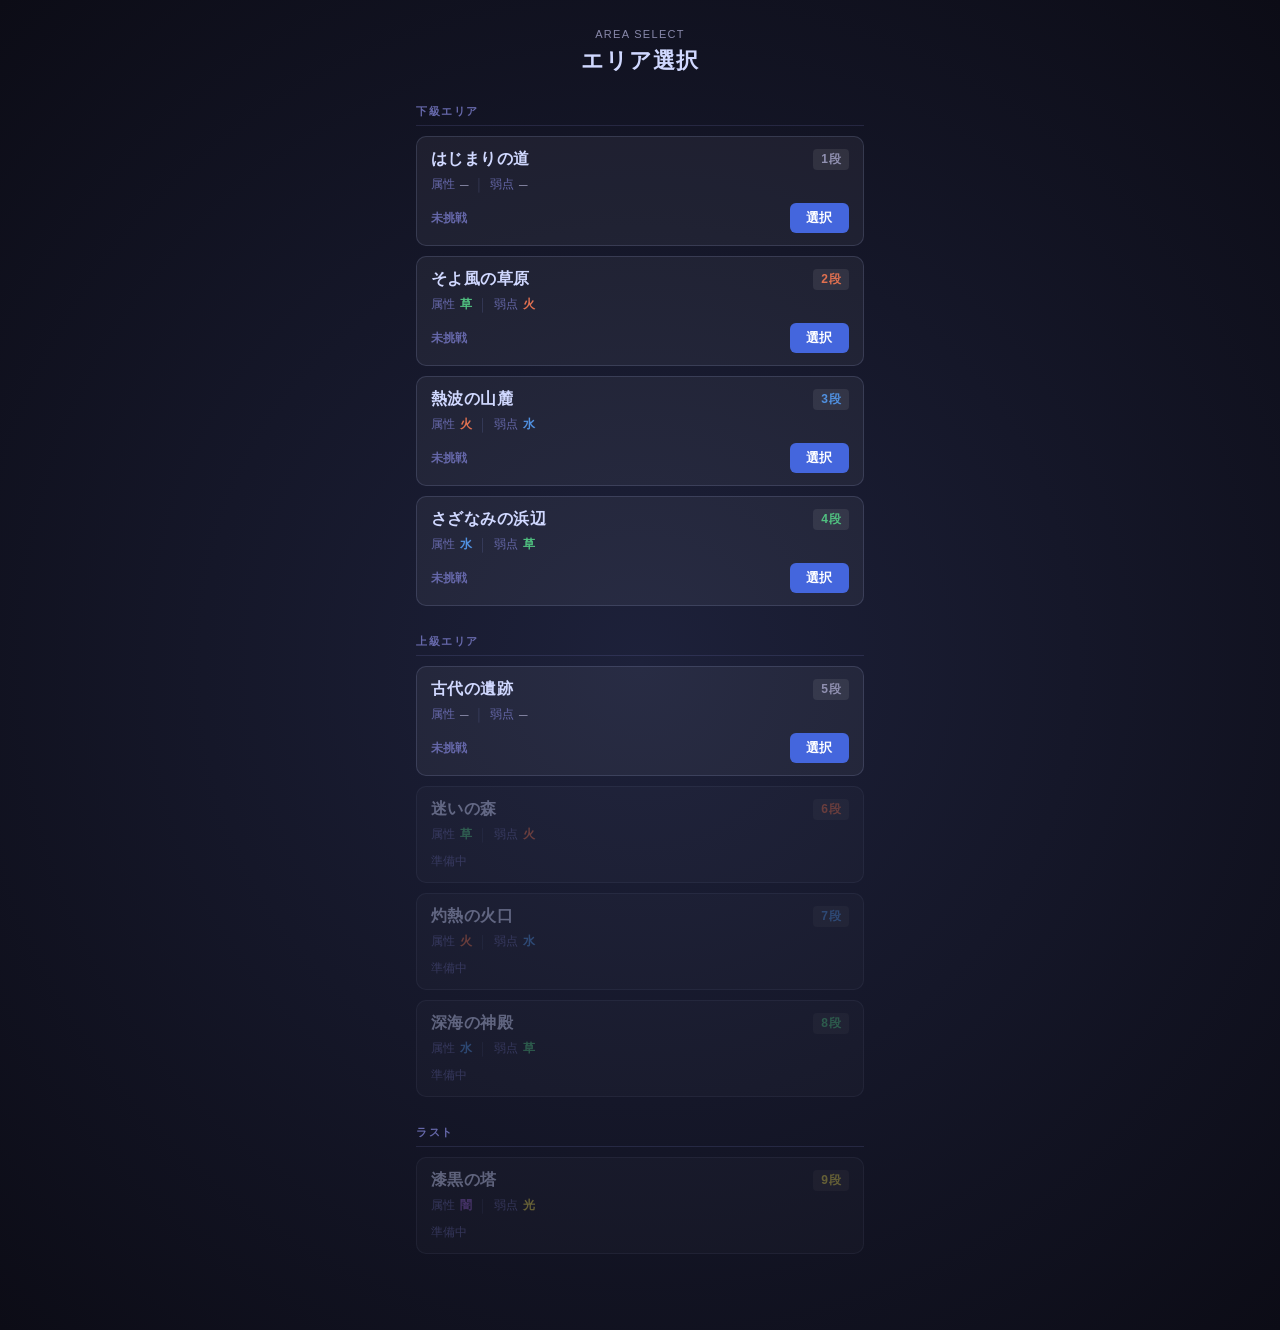
==== area.html @ 05d9cdee "Fix Kodai ruins asset loading Co-Authored-By: Claude Sonnet 4.6 <noreply@anthropic.com>" ====
<!DOCTYPE html>
<html lang="ja">
<head>
  <meta charset="UTF-8">
  <meta name="viewport" content="width=device-width, initial-scale=1.0">
  <title>エリア選択 - 九九カードバトル</title>
  <link rel="stylesheet" href="src/css/area.css?v=20260628-lowerareas1">
</head>
<body>
<div id="area-screen">

  <div id="area-header">
    <div id="area-subtitle">AREA SELECT</div>
    <div id="area-title">エリア選択</div>
  </div>

  <div id="area-content"></div>

</div>

<script src="src/js/common/storage.js?v=20260628-lowerareas1"></script>
<script src="src/js/common/data/areas.js?v=20260703-kodai2"></script>
<script src="src/js/common/gameState.js?v=20260628-lowerareas1"></script>
<script src="src/js/area/areaUI.js?v=20260630-menu2"></script>
</body>
</html>
---- src/css/area.css ----
*, *::before, *::after { box-sizing: border-box; margin: 0; padding: 0; }

html, body {
  min-height: 100%;
  background: radial-gradient(circle at center, rgba(30,34,60,0.95) 0%, rgba(12,12,22,1) 100%);
  background-color: #0c0c16;
  color: #e8e8f0;
  font-family: "Hiragino Kaku Gothic ProN", "Hiragino Sans", "Noto Sans JP", sans-serif;
  font-size: 15px;
  -webkit-font-smoothing: antialiased;
}

#area-screen {
  max-width: 480px;
  margin: 0 auto;
  padding: 28px 16px 48px;
  min-height: 100vh;
}

/* ヘッダー */
#area-header {
  text-align: center;
  margin-bottom: 28px;
}

#area-subtitle {
  font-size: 11px;
  letter-spacing: 0.12em;
  color: #8888aa;
  text-transform: uppercase;
  margin-bottom: 6px;
}

#area-title {
  font-size: 22px;
  font-weight: 700;
  color: #d0d8ff;
  letter-spacing: 0.04em;
}

/* セクション */
.area-section {
  margin-bottom: 28px;
}

.area-section-heading {
  font-size: 11px;
  font-weight: 700;
  letter-spacing: 0.14em;
  color: #6668aa;
  text-transform: uppercase;
  border-bottom: 1px solid rgba(120,130,200,0.18);
  padding-bottom: 6px;
  margin-bottom: 10px;
}

/* グリッド */
.area-grid {
  display: flex;
  flex-direction: column;
  gap: 10px;
}

/* エリアカード共通 */
.area-card {
  border-radius: 10px;
  padding: 12px 14px;
  border: 1px solid rgba(160,170,220,0.18);
  background: rgba(255,255,255,0.05);
  transition: background 0.15s, border-color 0.15s;
}

.area-available:hover {
  background: rgba(255,255,255,0.08);
  border-color: rgba(160,170,220,0.30);
}

.area-locked {
  opacity: 0.40;
  pointer-events: none;
}

/* カード上段：名前 + 段バッジ */
.area-card-header {
  display: flex;
  align-items: center;
  justify-content: space-between;
  margin-bottom: 6px;
}

.area-card-name {
  font-size: 16px;
  font-weight: 700;
  color: #d0d8ff;
  letter-spacing: 0.03em;
}

.area-card-dan {
  font-size: 12px;
  font-weight: 700;
  padding: 2px 8px;
  border-radius: 4px;
  background: rgba(255,255,255,0.08);
  letter-spacing: 0.04em;
}

/* カード中段：属性・弱点 */
.area-card-meta {
  font-size: 12px;
  color: #9090b0;
  margin-bottom: 10px;
  display: flex;
  align-items: center;
  gap: 5px;
}

.meta-label {
  color: #6668aa;
}

.meta-sep {
  color: rgba(120,130,200,0.25);
  margin: 0 2px;
}

.meta-value {
  font-weight: 600;
}

/* カード下段：進行状態 + ボタン */
.area-card-foot {
  display: flex;
  align-items: center;
  justify-content: space-between;
}

/* 進行状態 */
.area-prog { font-size: 12px; font-weight: 600; }
.prog-none         { color: #6668aa; }
.prog-in-progress  { color: #aac4ff; }
.prog-boss-reached { color: #e0c860; }
.prog-boss-cleared { color: #66cc88; }
.prog-locked       { font-size: 12px; color: #6668aa; }

/* 選択ボタン */
.area-card-btn {
  border: none;
  border-radius: 6px;
  padding: 6px 16px;
  font-size: 13px;
  font-weight: 700;
  cursor: pointer;
  background: #4466dd;
  color: #fff;
  letter-spacing: 0.04em;
  transition: opacity 0.15s, transform 0.1s;
}

.area-card-btn:hover  { background: #5577ee; }
.area-card-btn:active { opacity: 0.75; transform: scale(0.97); }

/* 属性カラー */
.elem-none  { color: #9090b0; }
.elem-fire  { color: #e07050; }
.elem-water { color: #5090e0; }
.elem-grass { color: #50c080; }
.elem-light { color: #e0d050; }
.elem-dark  { color: #9060cc; }
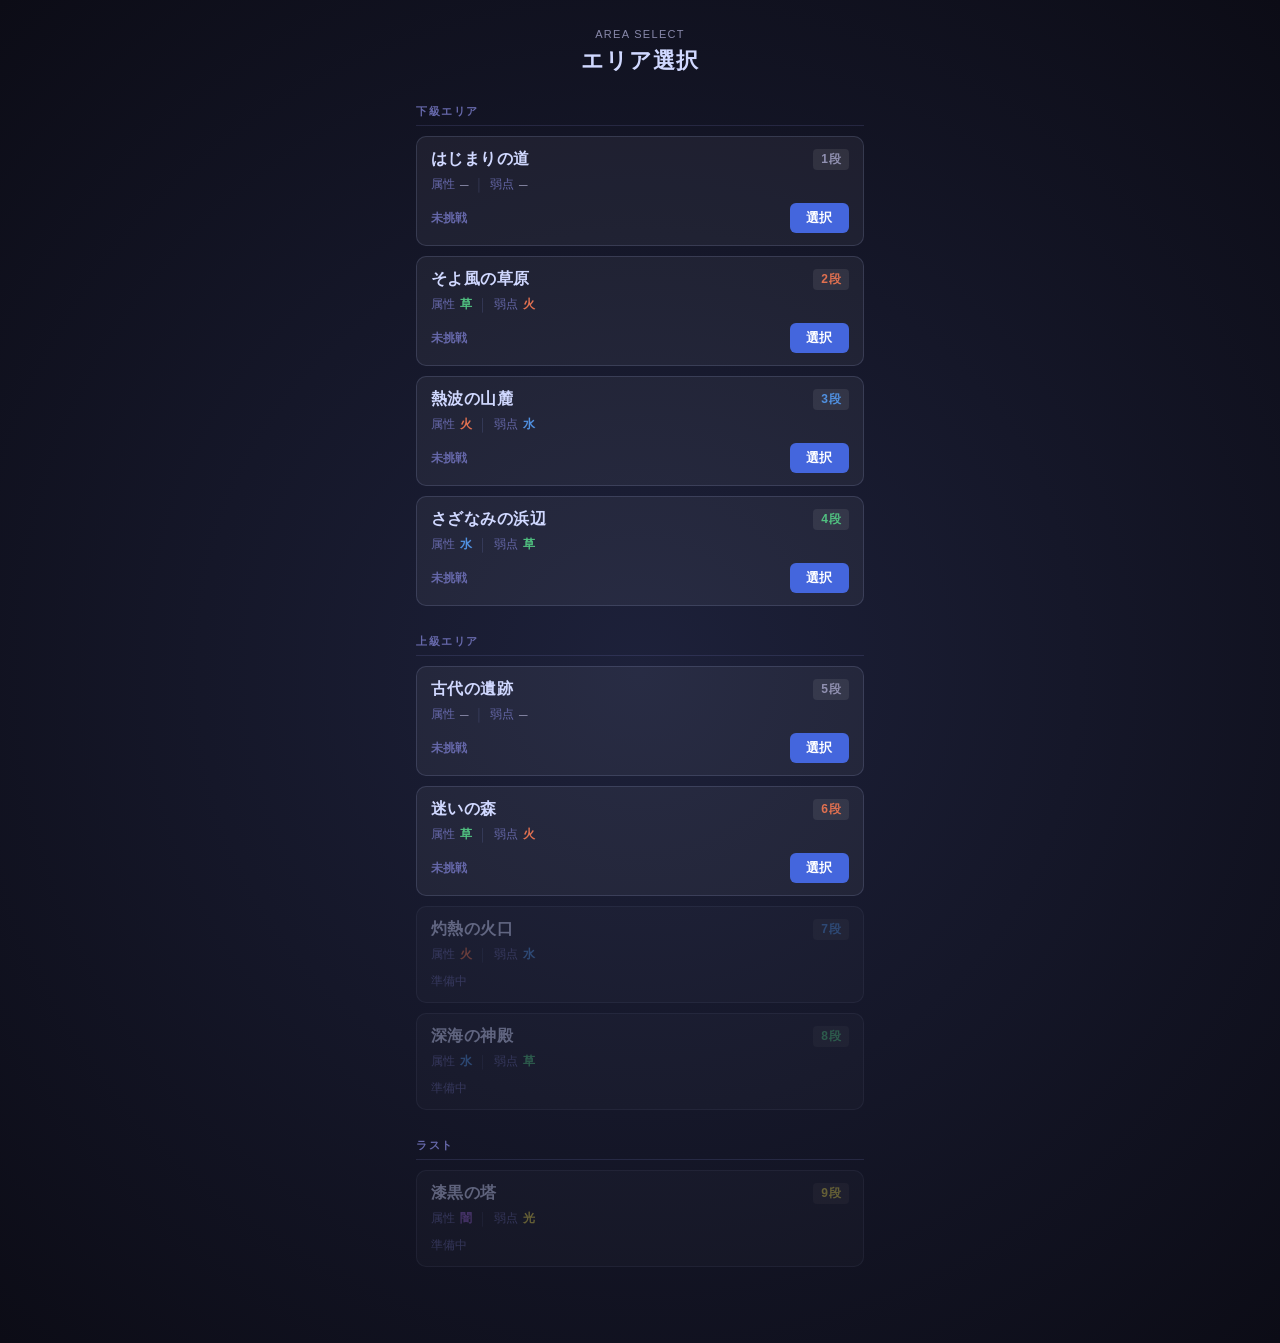
==== commit 5ac6bf80: "Add Mayoi Forest area" ====
--- a/area.html
+++ b/area.html
@@ -19,8 +19,8 @@
 </div>
 
 <script src="src/js/common/storage.js?v=20260628-lowerareas1"></script>
-<script src="src/js/common/data/areas.js?v=20260703-kodai2"></script>
+<script src="src/js/common/data/areas.js?v=20260705-mayoi1"></script>
 <script src="src/js/common/gameState.js?v=20260628-lowerareas1"></script>
-<script src="src/js/area/areaUI.js?v=20260630-menu2"></script>
+<script src="src/js/area/areaUI.js?v=20260703-kodai-balance1"></script>
 </body>
 </html>
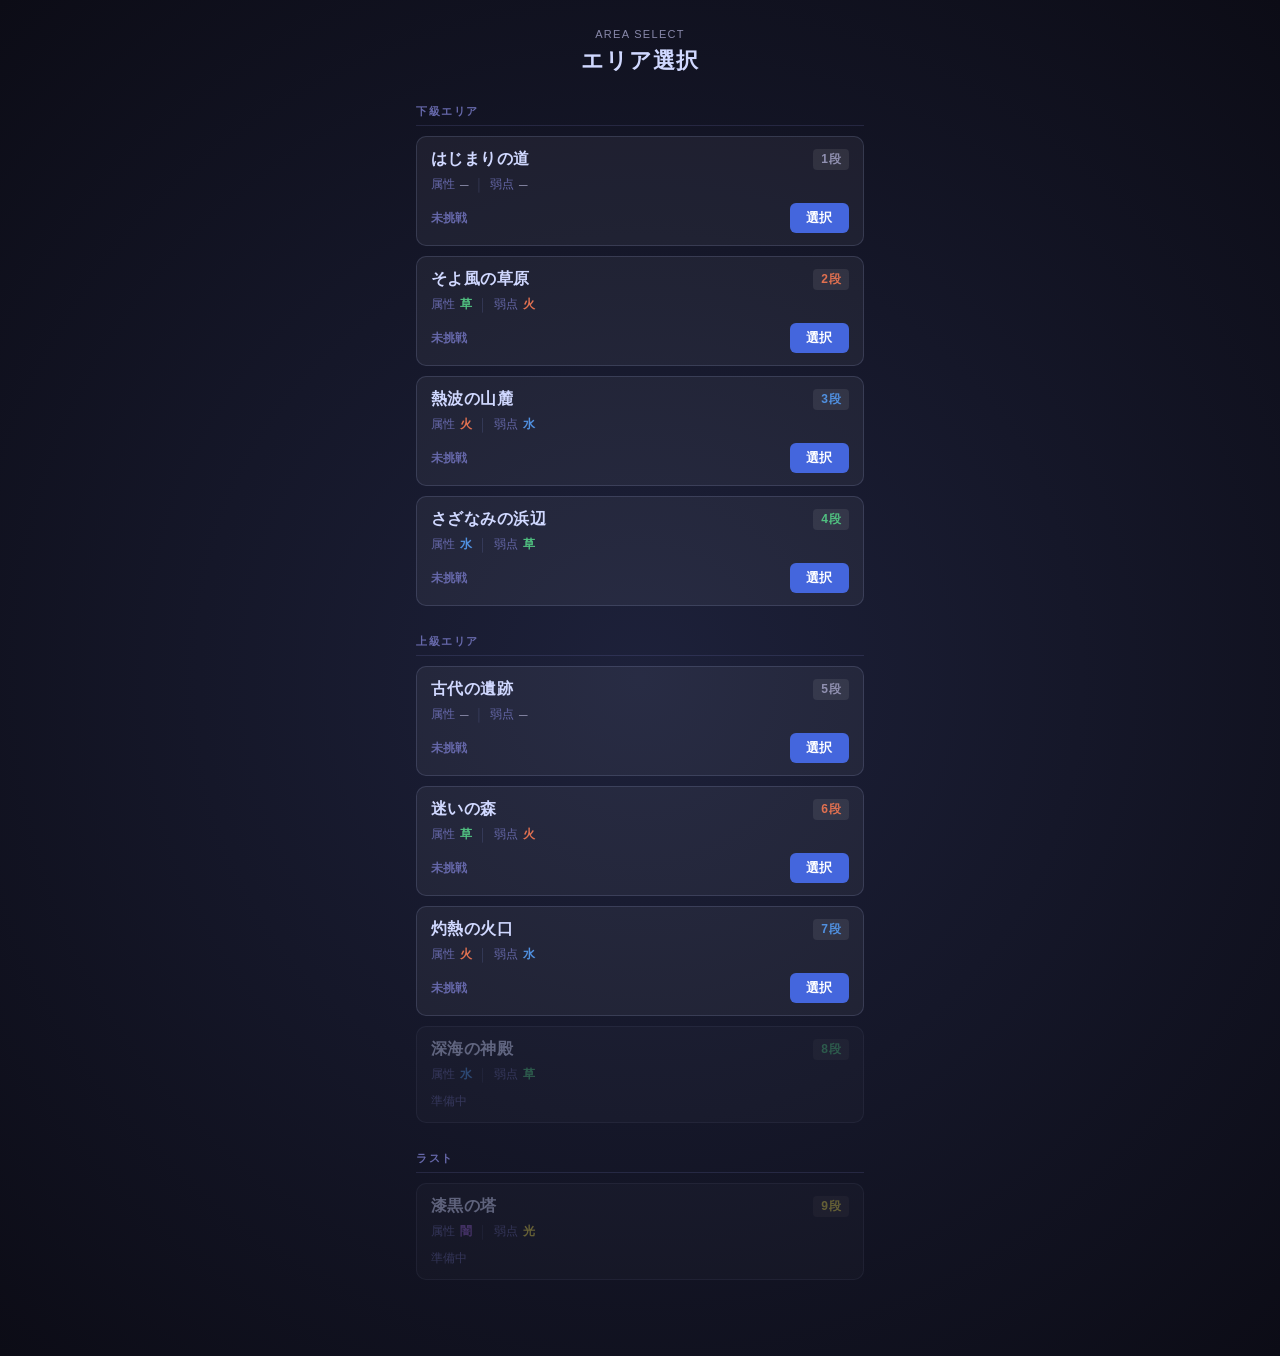
==== commit 38647727: "Add Shakunetsu Crater area" ====
--- a/area.html
+++ b/area.html
@@ -19,7 +19,7 @@
 </div>
 
 <script src="src/js/common/storage.js?v=20260628-lowerareas1"></script>
-<script src="src/js/common/data/areas.js?v=20260705-mayoi1"></script>
+<script src="src/js/common/data/areas.js?v=20260706-shakunetsu1"></script>
 <script src="src/js/common/gameState.js?v=20260628-lowerareas1"></script>
 <script src="src/js/area/areaUI.js?v=20260703-kodai-balance1"></script>
 </body>
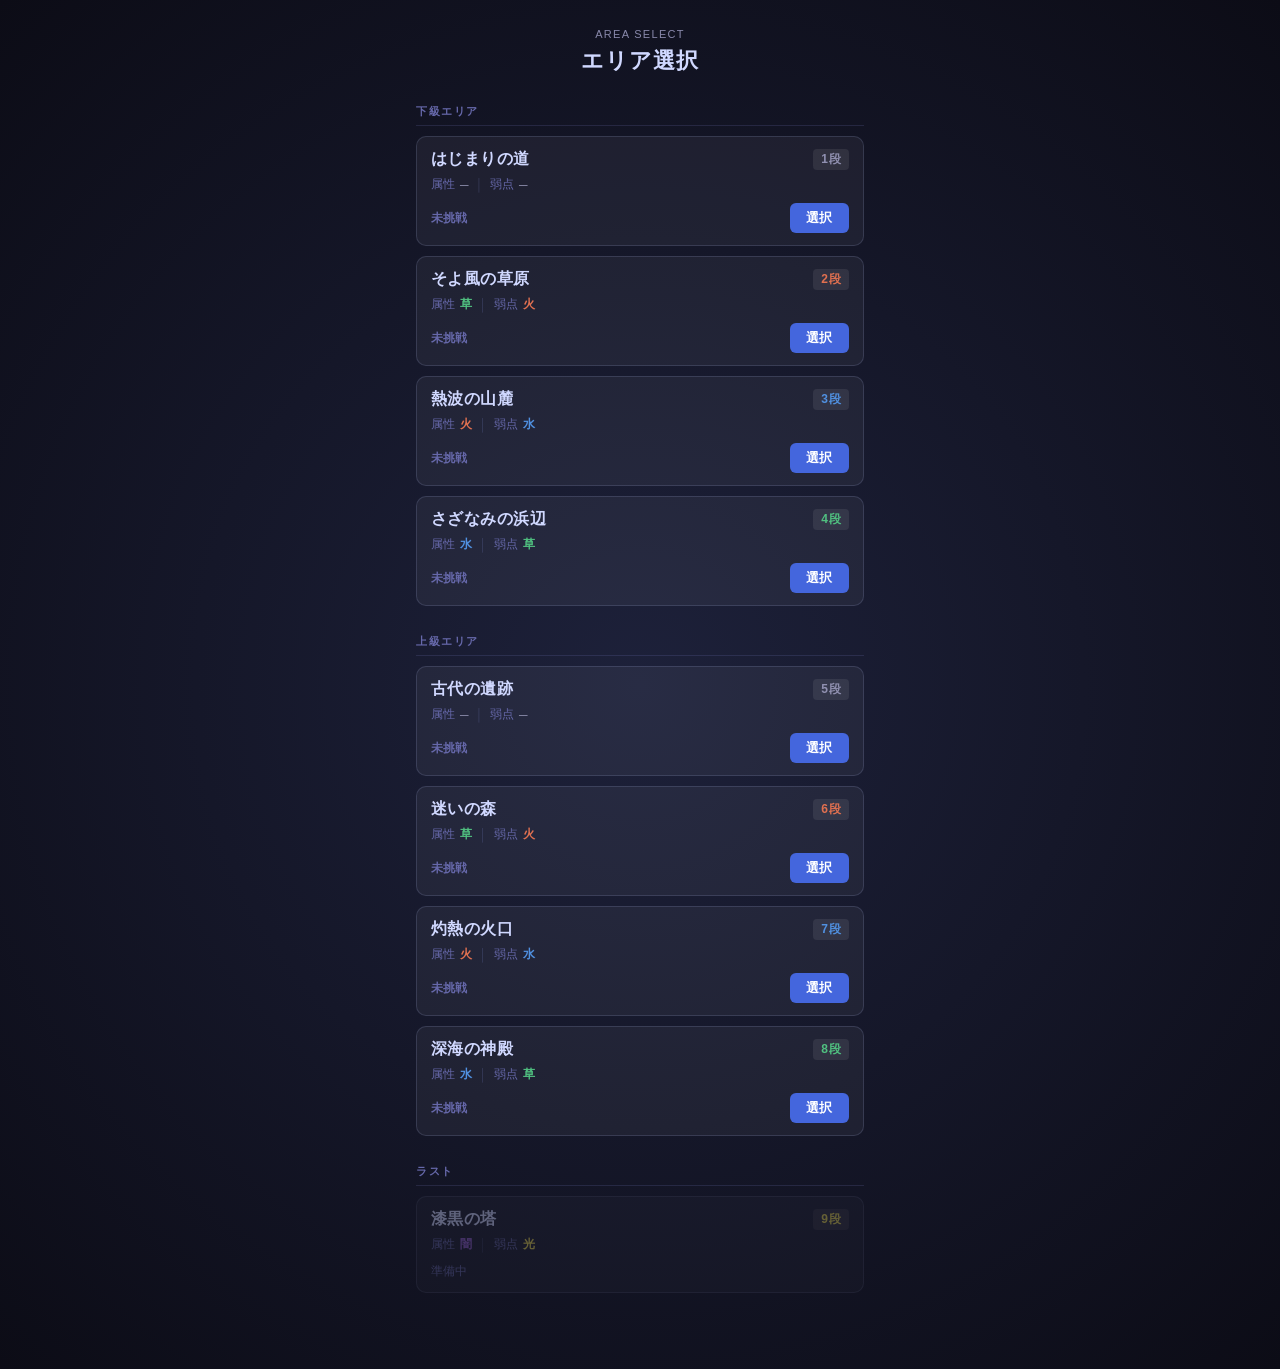
==== commit b4bc040b: "Add Shinkai Temple area Co-Authored-By: Claude Sonnet 5 <noreply@anthropic.com>" ====
--- a/area.html
+++ b/area.html
@@ -19,7 +19,7 @@
 </div>
 
 <script src="src/js/common/storage.js?v=20260628-lowerareas1"></script>
-<script src="src/js/common/data/areas.js?v=20260706-shakunetsu1"></script>
+<script src="src/js/common/data/areas.js?v=20260706-shinkai1"></script>
 <script src="src/js/common/gameState.js?v=20260628-lowerareas1"></script>
 <script src="src/js/area/areaUI.js?v=20260703-kodai-balance1"></script>
 </body>
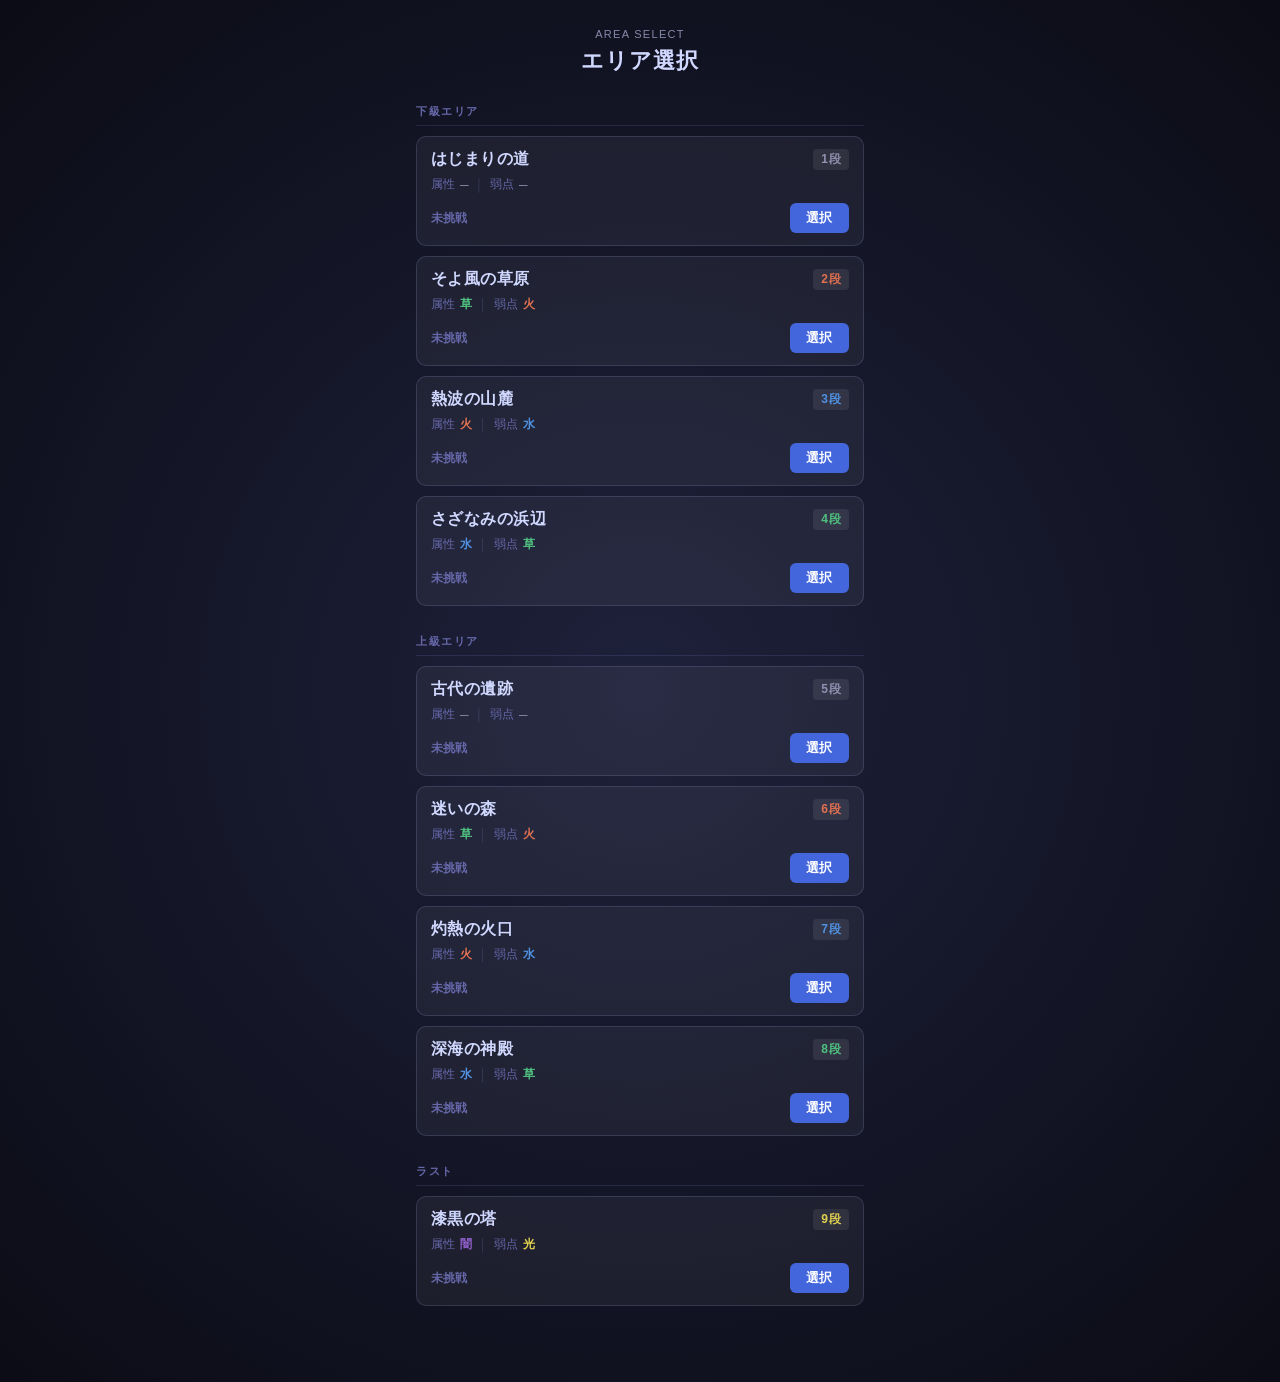
==== commit 35c9fb68: "Add Shikkoku Tower lower stages Co-Authored-By: Claude Sonnet 5 <noreply@anthropic.com>" ====
--- a/area.html
+++ b/area.html
@@ -19,7 +19,7 @@
 </div>
 
 <script src="src/js/common/storage.js?v=20260628-lowerareas1"></script>
-<script src="src/js/common/data/areas.js?v=20260706-shinkai1"></script>
+<script src="src/js/common/data/areas.js?v=20260709-shikkoku-low1"></script>
 <script src="src/js/common/gameState.js?v=20260628-lowerareas1"></script>
 <script src="src/js/area/areaUI.js?v=20260703-kodai-balance1"></script>
 </body>
